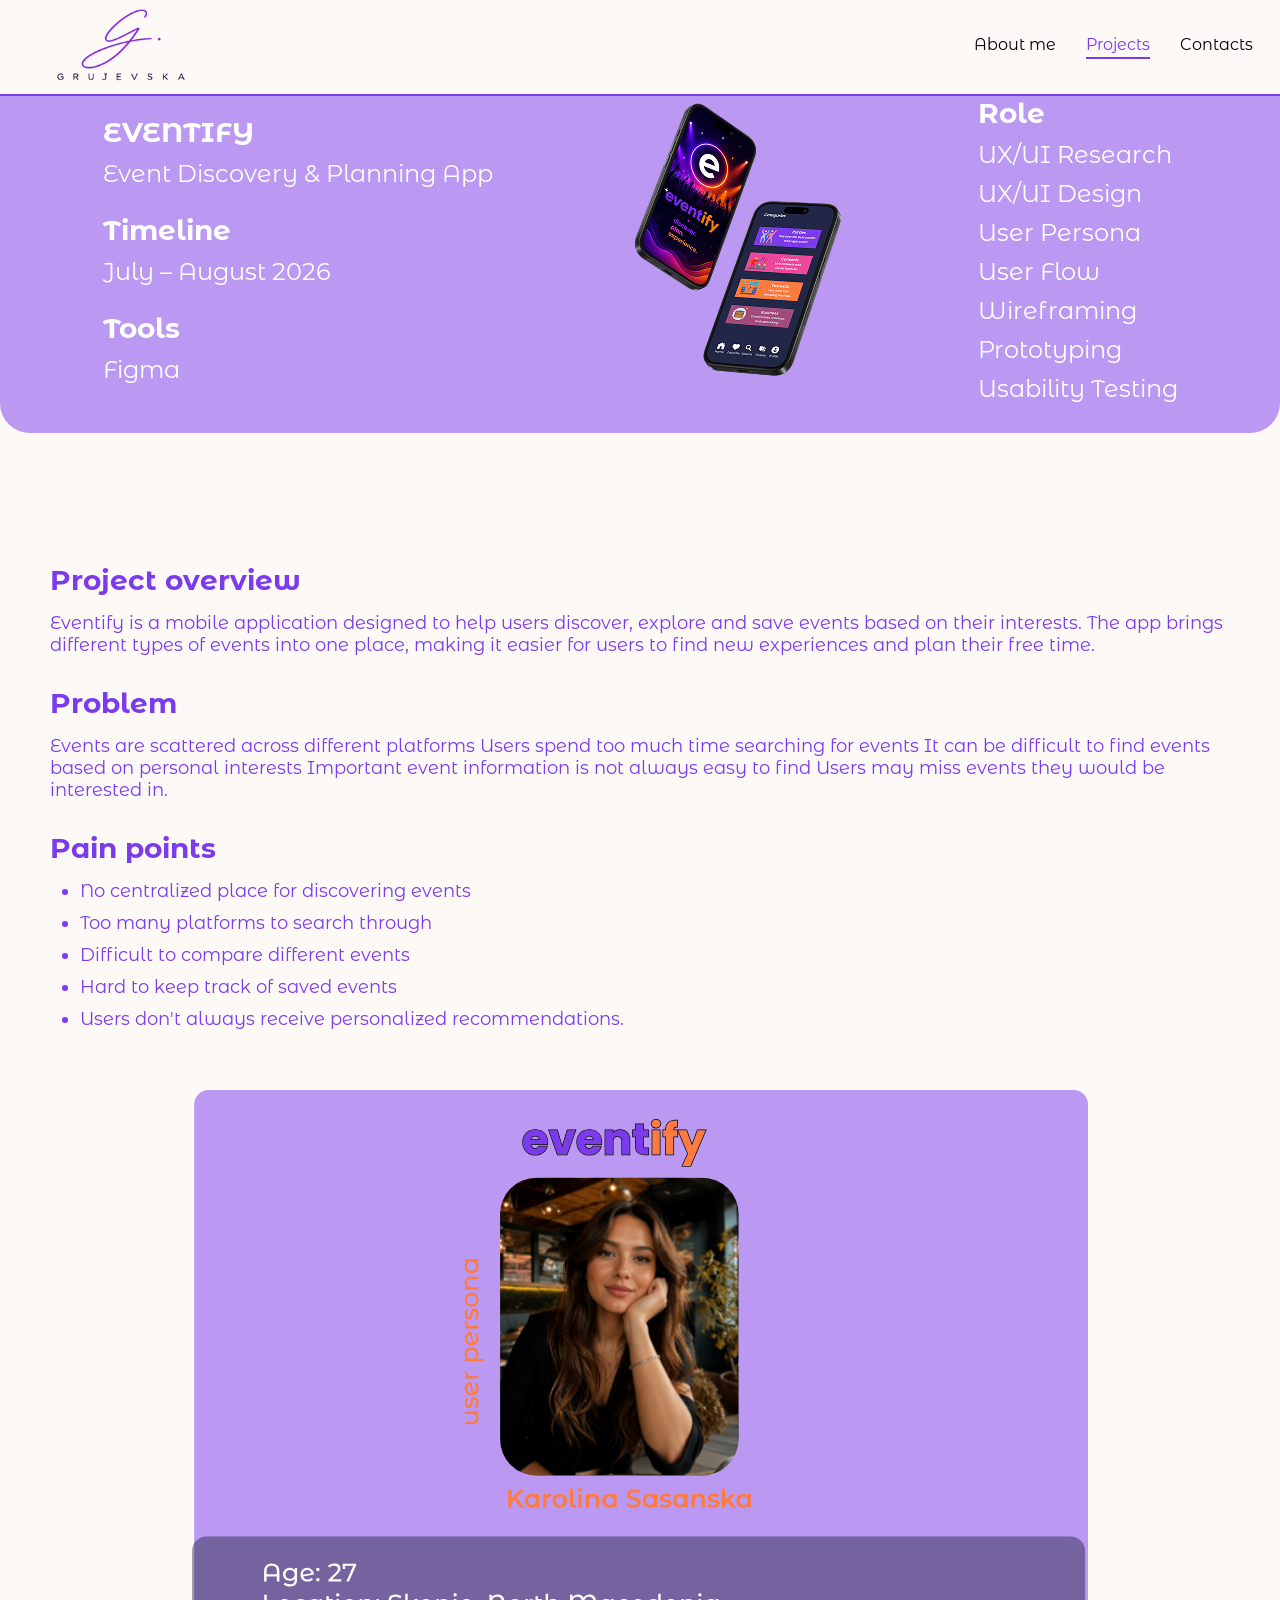
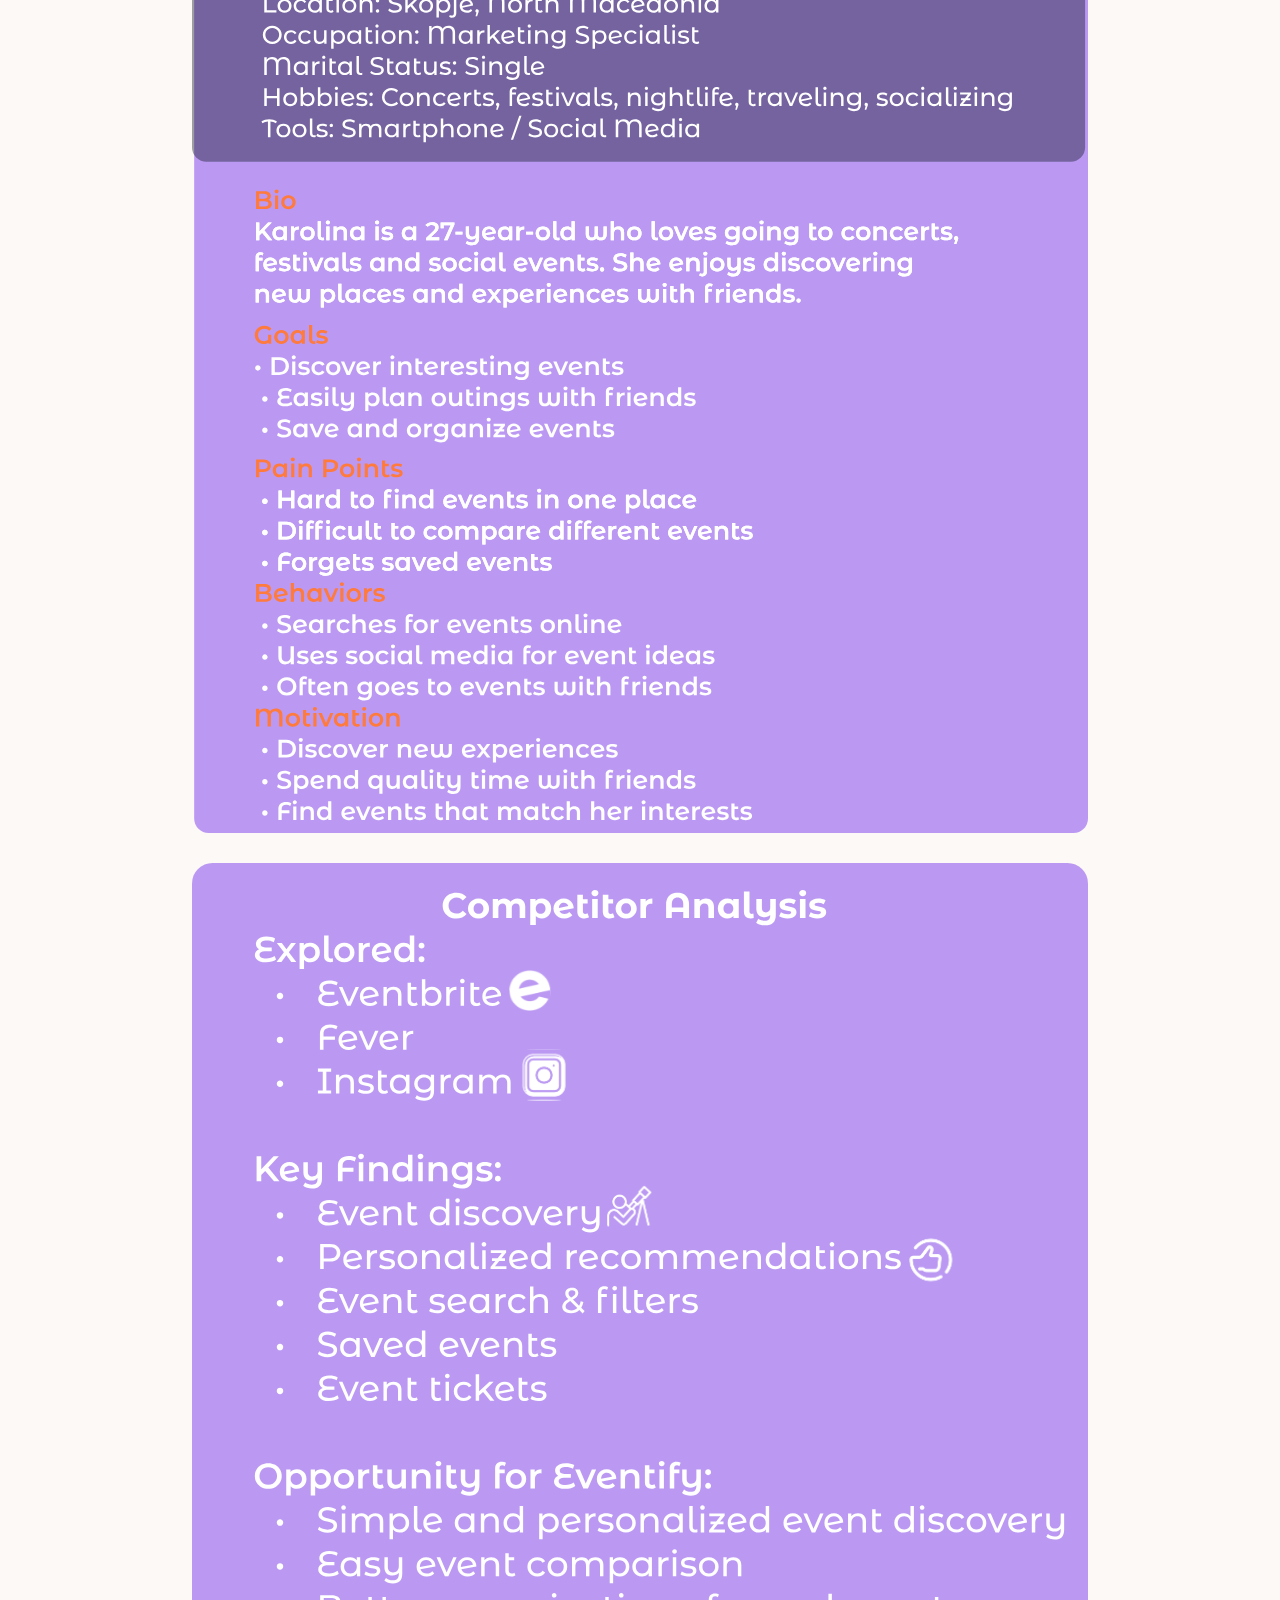
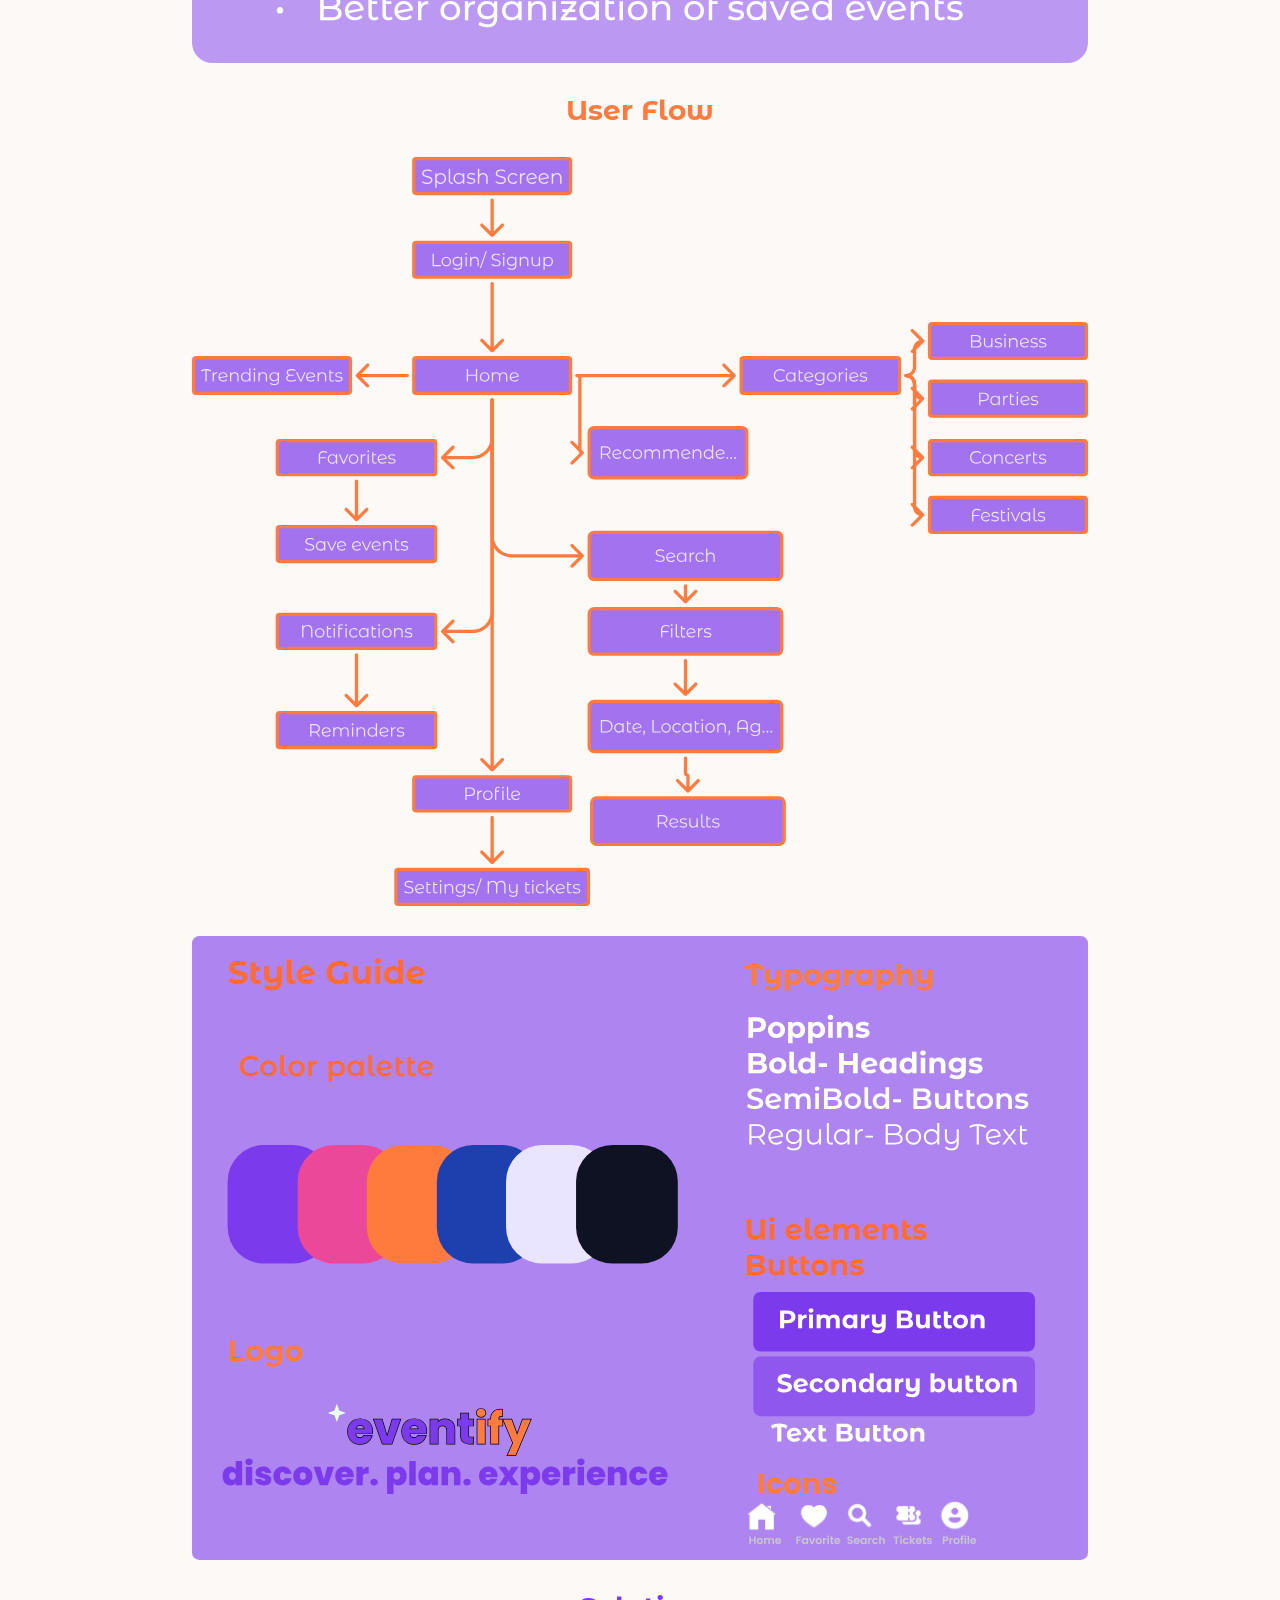
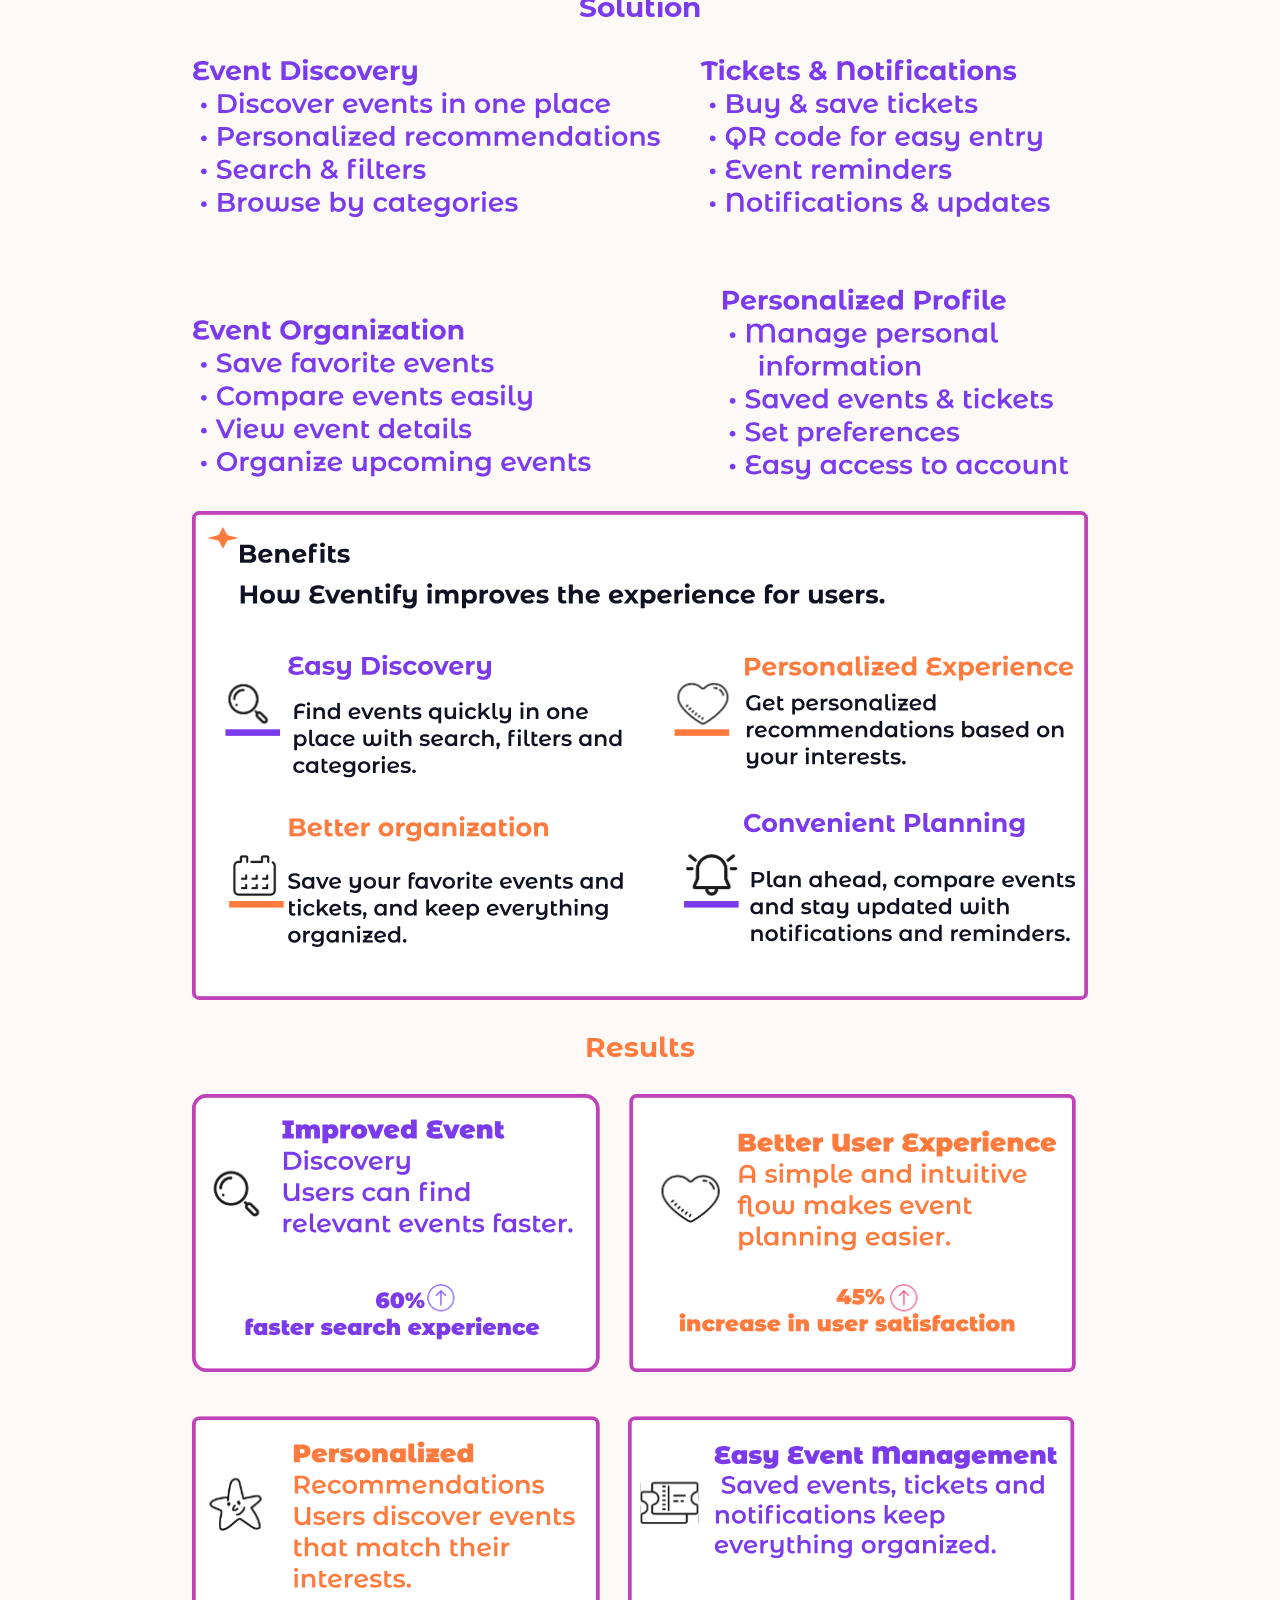
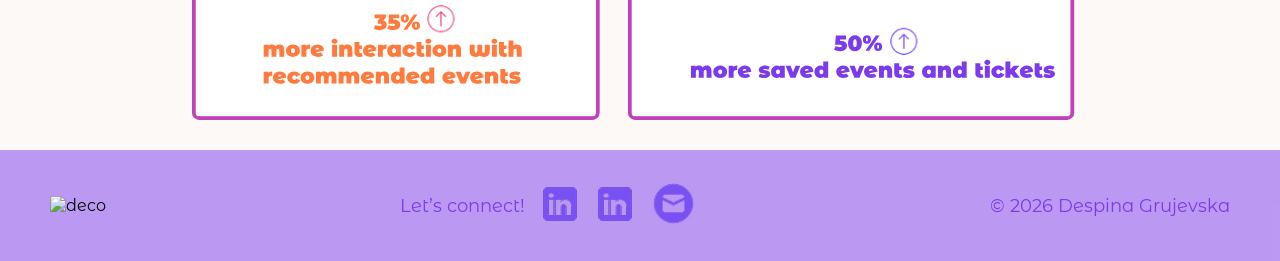
==== cs-eventify.html @ 68562ba6 "first commit" ====
<!DOCTYPE html>
<html lang="en">

<head>
  <meta charset="UTF-8">
  <meta name="viewport" content="width=device-width, initial-scale=1.0">
  <title>Grujevska Portfolio | Eventify</title>
  <link rel="stylesheet" href="main.css">
  <link rel="icon" href="images/flaticon.png">
</head>

<body>
  <header>
    <a href="index.html" class="logo">
      <img src="images/dg.svg" alt="logo">
    </a>
    <nav>
      <a href="index.html#hero"><span>About me</span></a>
      <a href="index.html#projects" class="active"><span>Projects</span></a>
      <a href="index.html#contact"><span>Contacts</span></a>
      <a href="mailto:despinagrujevska239@gmail.com"><img src="images/icon-mail.png" alt="mail"></a>
    </nav>
  </header>
  <main>
    <section class="p-hero">
      <div class="p-hero-info">
        <h2>EVENTIFY</h2>
        <span>Event Discovery & Planning App</span>
        <h2>Timeline</h2>
        <span>July – August 2026</span>
        <h2>Tools</h2>
        <span>Figma</span>
      </div>
      <div class="p-hero-img">
        <img src="images/eventify/cs-eventify-hero.png" alt="">
      </div>
      <div class="p-hero-role">
        <h2>Role</h2>
        <span> UX/UI Research</span>
        <span> UX/UI Design</span>
        <span> User Persona</span>
        <span> User Flow</span>
        <span> Wireframing</span>
        <span> Prototyping</span>
        <span> Usability Testing</span>
      </div>
    </section>
    <section class="p-info">
      <h2>Project overview</h2>
      <p>Eventify is a mobile application designed to help users discover, explore and save events based on their
        interests. The app brings different types of events into one place, making it easier for users to find new
        experiences and plan their free time.</p>
      <h2>Problem</h2>
      <p>Events are scattered across different platforms
        Users spend too much time searching for events
        It can be difficult to find events based on personal
        interests
        Important event information is not always easy to find
        Users may miss events they would be interested in.</p>
      <h2>Pain points</h2>
      <ul>
        <li>No centralized place for discovering events</li>
        <li>Too many platforms to search through</li>
        <li>Difficult to compare different events</li>
        <li>Hard to keep track of saved events</li>
        <li>Users don't always receive personalized recommendations.</li>
      </ul>
    </section>
    <section class="p-elements">
      <img src="images/eventify/eventify-persona.svg" alt="user persona">
      <img src="images/eventify/eventify-competitor.svg" alt="competitor analisys">
      <h2 class="subtitle-orange">User Flow</h2>
      <img src="images/eventify/eventify-userFlow.svg" alt="userflow">
      <img src="images/eventify/eventify-styleguide.svg" alt="styleguide">
      <h2>Solution</h2>
      <img src="images/eventify/eventify-solution.svg" alt="solution">
      <img src="images/eventify/eventify-benefits.svg" alt="benefits">
      <h2 class="subtitle-orange">Results</h2>
      <img src="images/eventify/eventify-resaults.svg" alt="resaults">
    </section>
  </main>
  <footer id="contact">
    <div class="footer-deco">
      <img src="images/Let’s create meaningful experiences together. ♡.png" alt="deco">
    </div>
    <div class="footer-contacts">
      <p>Let’s connect!</p>
      <a href="https://www.instagram.com/d.grujevska"><img src="images/linkedin.png" alt="instagram"></a>
      <a
        href="https://www.linkedin.com/in/despina-grujevska-15b585445?utm_source=share_via&utm_content=profile&utm_medium=member_ios"><img
          src="images/linkedin.png" alt="linkedin"></a>
      <a href="mailto:despinagrujevska239@gmail.com"><img src="images/icon-mail.png" alt="mail"></a>
    </div>
    <div class="footer-rights">
      <p>© 2026 Despina Grujevska</p>
    </div>
  </footer>
</body>

</html>
---- main.css ----
/* Fonts */
@font-face {
  font-family: "Montserrat";
  src: url(fonts/MontserratAlternates-Light.woff2);
  font-weight: 300;
}

@font-face {
  font-family: "Montserrat";
  src: url(fonts/MontserratAlternates-Regular.woff2);
  font-weight: 400;
}

@font-face {
  font-family: "Montserrat";
  src: url(fonts/MontserratAlternates-Medium.woff2);
  font-weight: 600;
}

@font-face {
  font-family: "Montserrat";
  src: url(fonts/MontserratAlternates-SemiBold.woff2);
  font-weight: 600;
}

@font-face {
  font-family: "Montserrat";
  src: url(fonts/MontserratAlternates-Bold.woff2);
  font-weight: 700;
}

/* Reset */
* {
  margin: 0;
  border: 0;
  padding: 0;
  background-color: transparent;
  text-decoration: none;
  list-style: none;
  font-family: "Montserrat";
}

body {
  background-color: #FCF9F7;
}

html {
  scroll-behavior: smooth;
}

/* Header */
header {
  display: flex;
  justify-content: space-between;
  flex-wrap: wrap;
  padding: 5px 50px;
  border-bottom: 2px solid #7C3AED;
  background-color: #FCF9F7;
}

.logo img {
  height: 80px;
  width: auto;
}

nav {
  display: flex;
  align-items: center;
  gap: 30px;
}

nav a {
  cursor: pointer;
  position: relative;
  width: fit-content;
  padding-bottom: 5px;
  overflow: hidden;
  color: #000000;
}

nav a.active {
  color: #7C3AED;
}

nav a.active:before {
  transform: translateX(0);
}

nav a:before {
  content: "";
  width: calc(100% + 8px);
  border-bottom: 2px solid #7C3AED;
  height: 2px;
  display: block;
  position: absolute;
  bottom: 0;
  left: -4px;
  transform: translateX(-100%);
  transition: transform .5s ease-in-out;
}

nav a:hover:before {
  transform: translateX(0);
  transition: transform .5s ease-in-out;
}

/* Footer */
footer {
  display: flex;
  align-items: center;
  justify-content: space-between;
  padding: 30px 50px;
  background-color: #7C3AED80;
  gap: 30px;
  flex-wrap: wrap;
}

.footer-contacts {
  display: flex;
  align-items: center;
  gap: 15px;
}

/* Hero */
.hero-section-top {
  display: flex;
  gap: 30px;
  flex-wrap: wrap;
  padding: 50px;
  justify-content: space-between;
  align-items: center;
}

.hero-info {
  max-width: 60%;
  display: flex;
  flex-direction: column;
  gap: 10px;
}

h1 {
  color: #7C3AED;
  font-size: 36px;
}

h2 {
  color: #7C3AED;
  font-size: 28px;

}

p {
  color: #7C3AED;
  font-size: 18px;
}

.hero-points {
  display: flex;
  justify-content: center;
  flex-wrap: wrap;
  gap: 50px;
}

.hp {
  display: flex;
  gap: 15px;
  align-items: center;
}

#projects {
  padding: 50px;
  display: grid;
  grid-template-columns: 1fr 1fr;
  gap: 20px;
}

.project-item {
  display: flex;
  gap: 15px;
  background-color: #7C3AED99;
  padding: 15px;
  align-items: center;
  border-radius: 10px;
}

.project-info h2,
.project-info p {
  color: #000000;
  font-size: 18px;
  padding-bottom: 10px;
}

/* Case Study */

.p-hero {
  display: flex;
  gap: 30px;
  align-items: center;
  justify-content: center;
  flex-wrap: wrap;
  background-color: #7C3AED80;
  border-radius: 30px;
  padding: 30px;
  margin: 50px 0;
}

.p-hero-info,
.p-hero-role {
  display: flex;
  flex-direction: column;
  gap: 10px;
}

.p-hero-info h2,
.p-hero-role h2 {
  color: #FFFFFF;
  font-size: 28px;
  margin-top: 15px;
}

.p-hero-info span,
.p-hero-role span {
  color: #FFFFFF;
  font-size: 24px;
}

.p-info {
  padding: 50px;
}

.p-info h2 {
  margin: 30px 0 15px;
}

.p-info ul {
  margin-left: 30px;
}

.p-info li {
  color: #7C3AED;
  font-size: 18px;
  list-style: disc;
  padding-bottom: 10px;
}

.p-elements img {
  width: 70%;
  height: auto;
  margin: 0 auto;
}

.p-elements {
  display: flex;
  flex-direction: column;
  gap: 30px;
  align-items: center;
  margin-bottom: 30px;
}

.subtitle-orange {
  color: #FF7A3D;
}


header {
  position: fixed;
  top: 0;
  left: 0;
  width: 100%;
  z-index: 1000;
  transition: transform 0.3s ease;
}

header.header-hidden {
  transform: translateY(-100%);
}
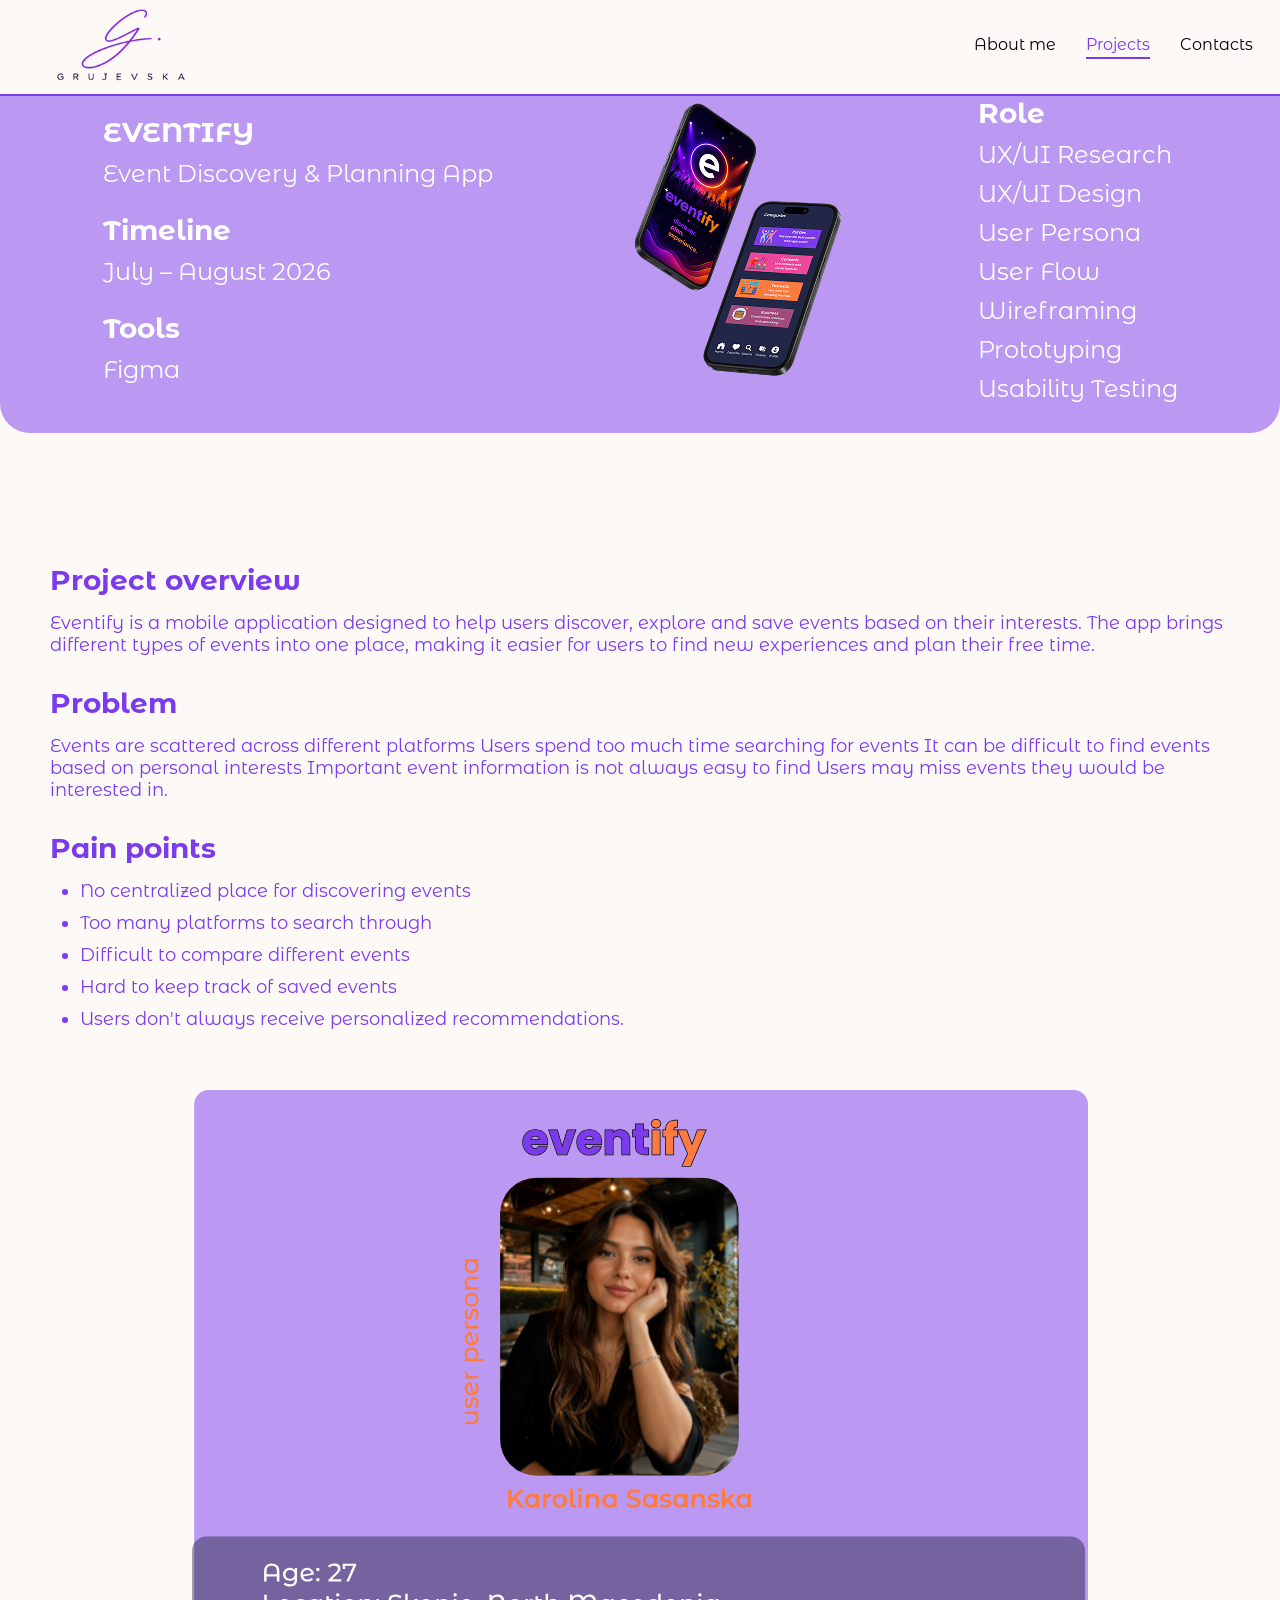
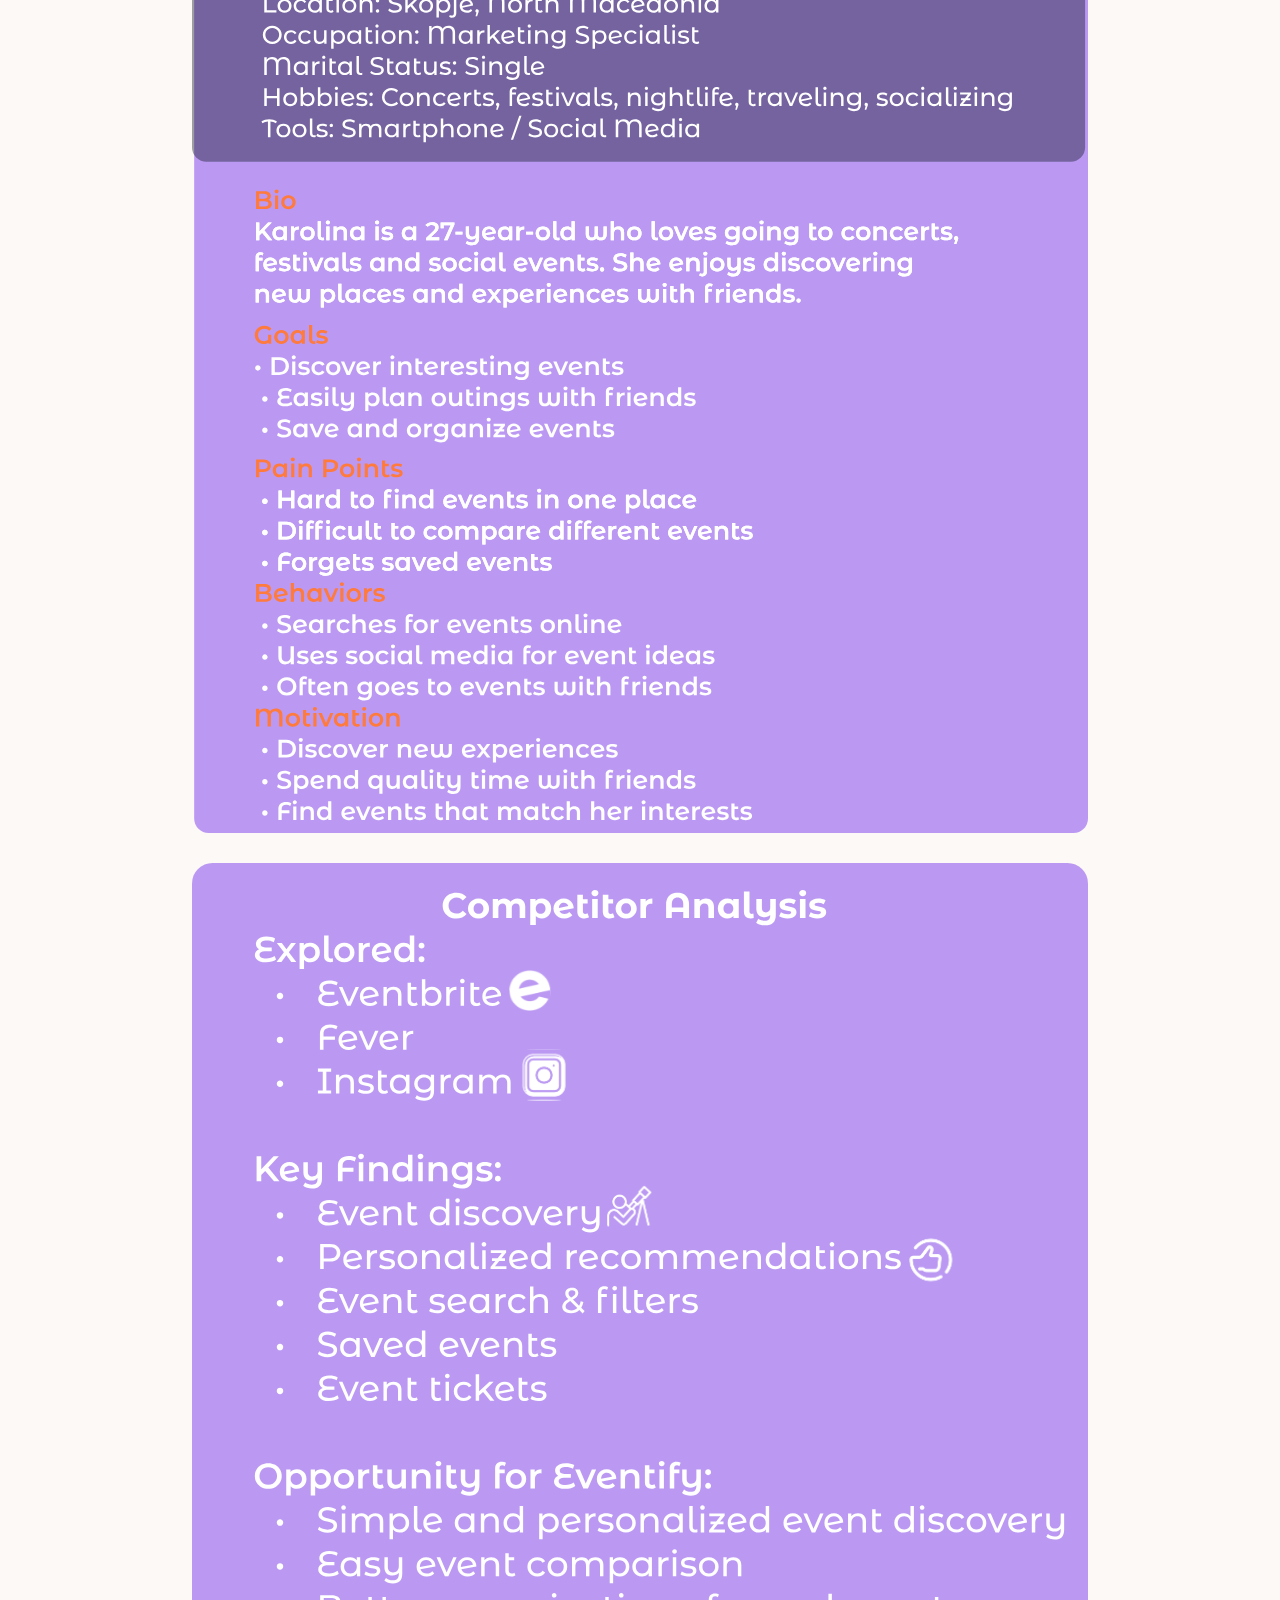
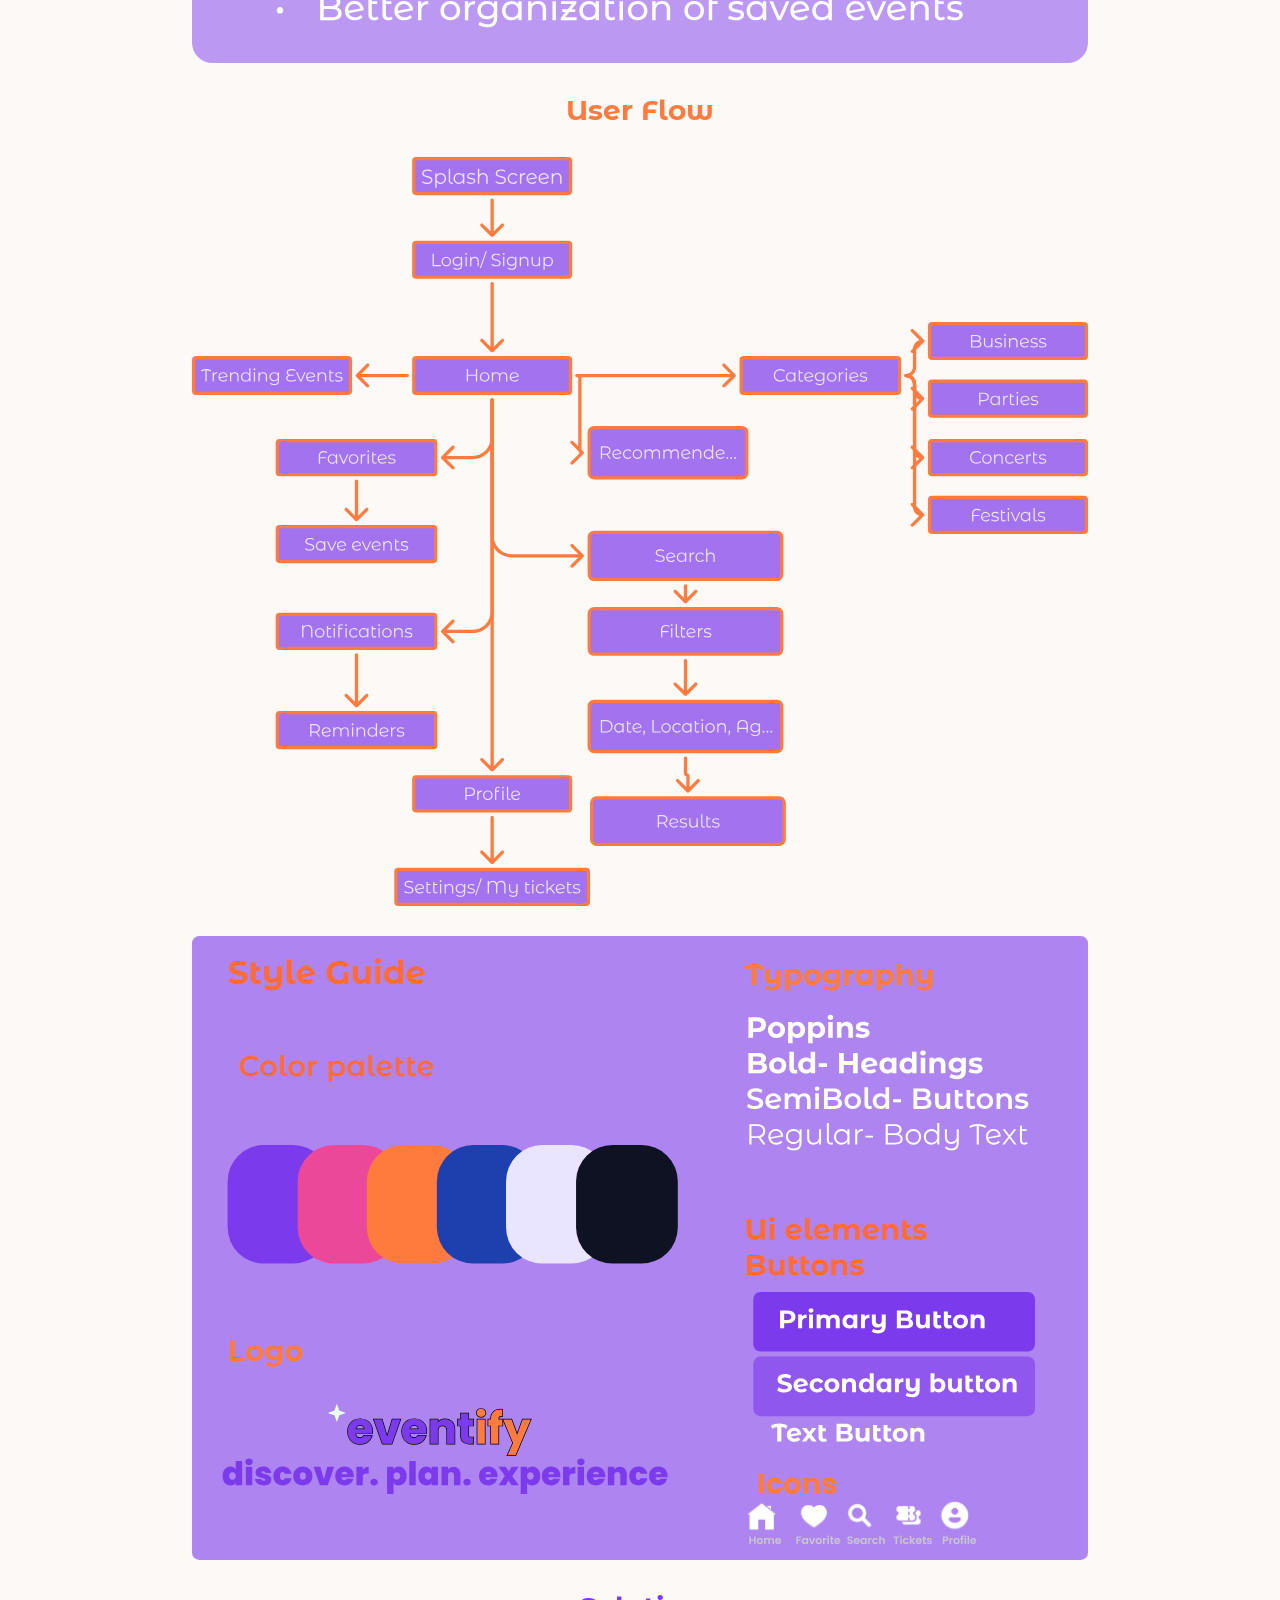
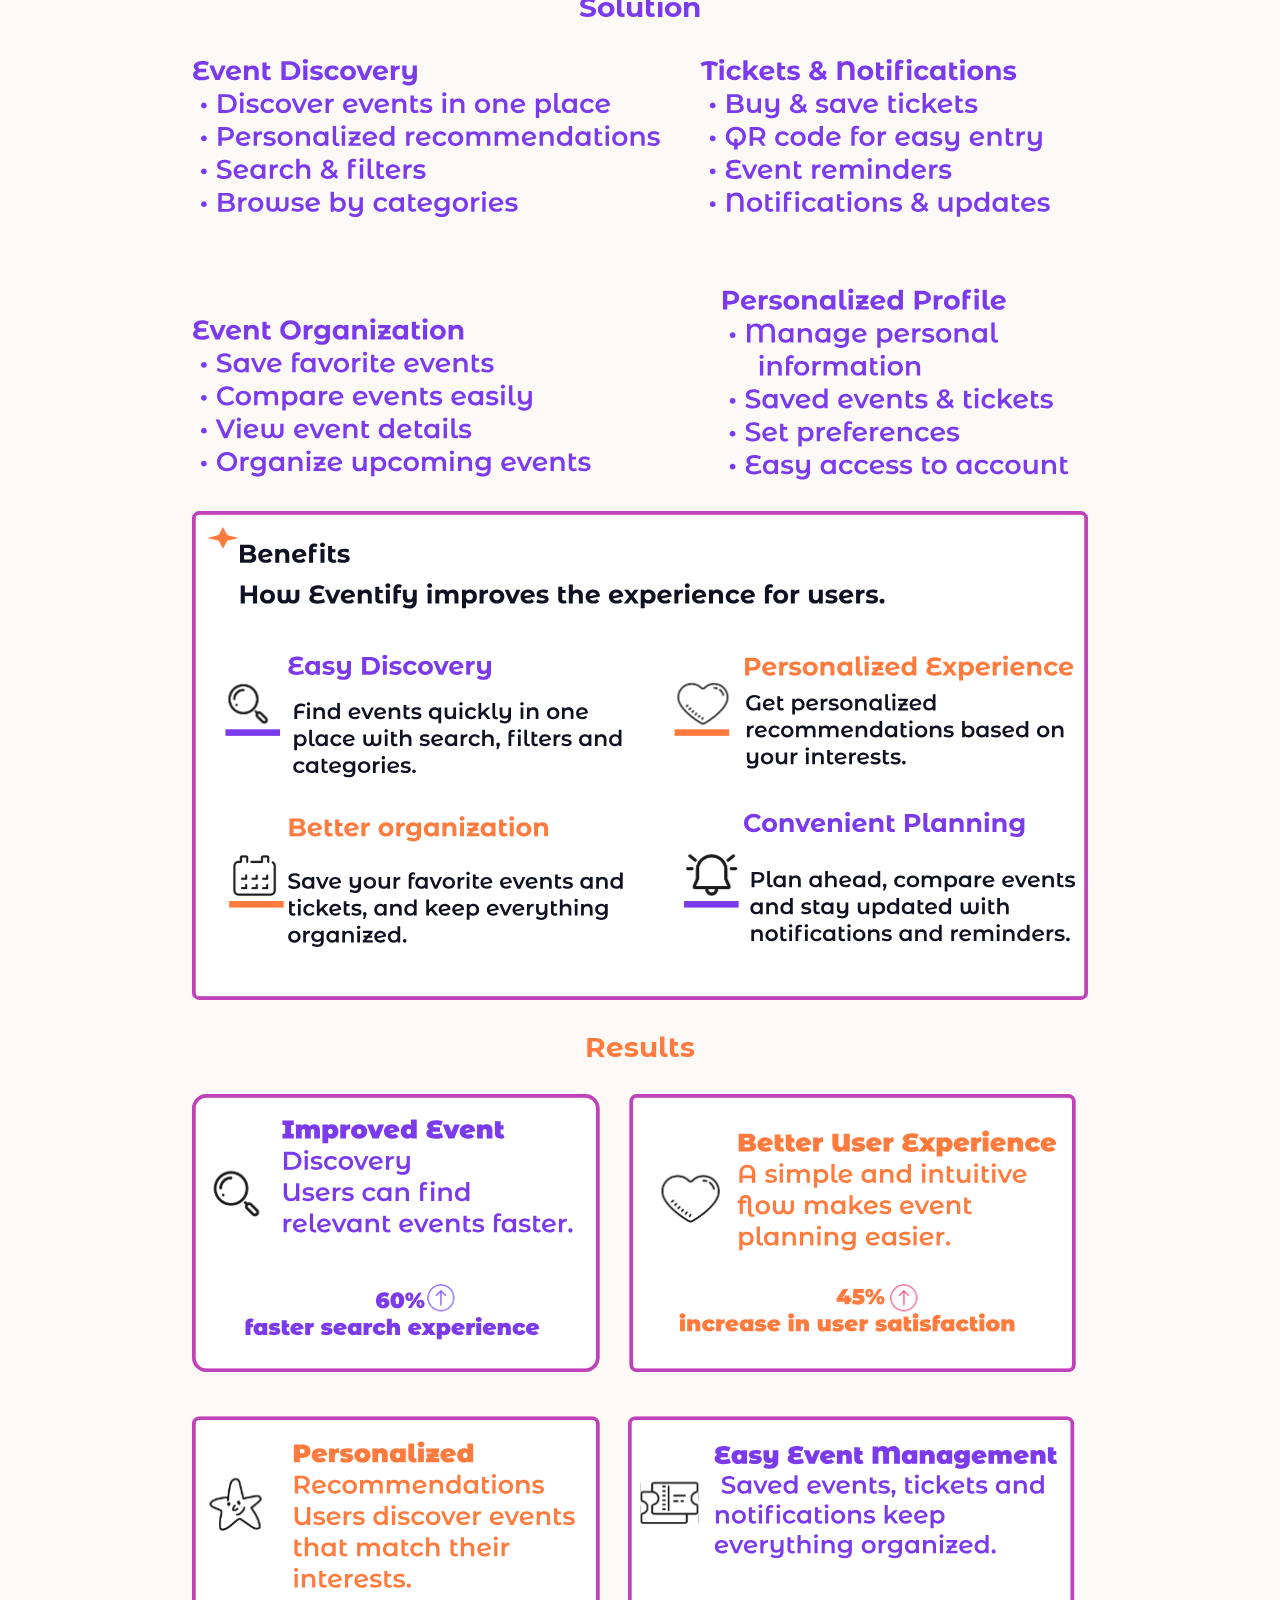
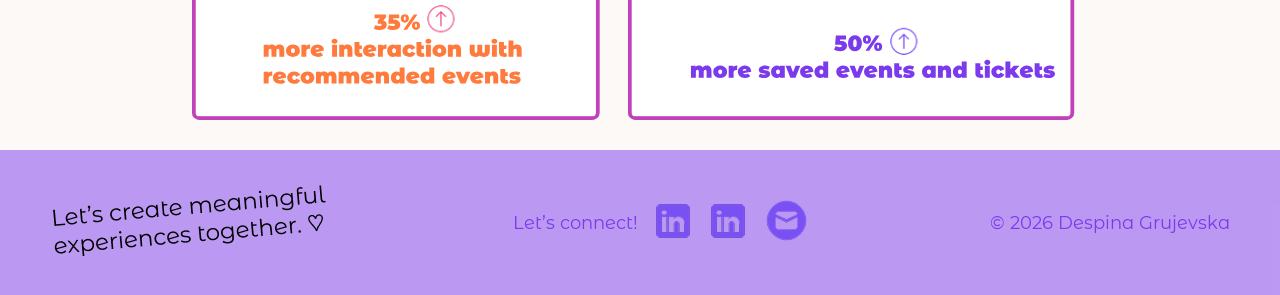
==== commit b94ac2c0: "switch img" ====
--- a/cs-eventify.html
+++ b/cs-eventify.html
@@ -81,7 +81,7 @@
   </main>
   <footer id="contact">
     <div class="footer-deco">
-      <img src="images/Let’s create meaningful experiences together. ♡.png" alt="deco">
+      <img src="images/fouter-deco.png" alt="deco">
     </div>
     <div class="footer-contacts">
       <p>Let’s connect!</p>
